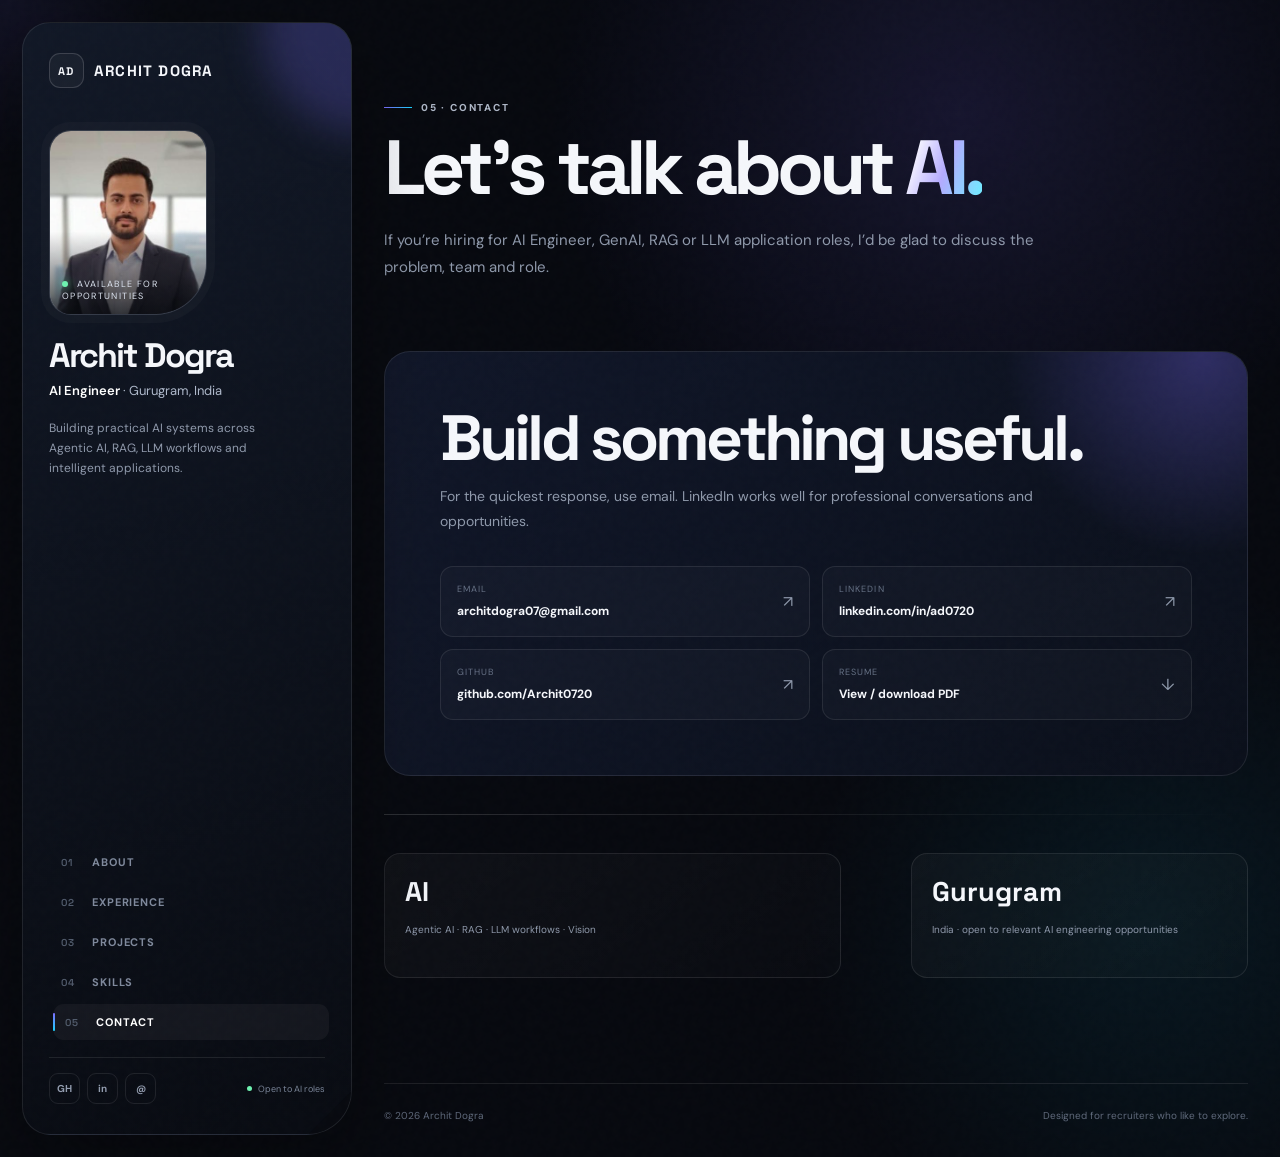
==== contact.html @ 677f43c5 "Updated_Portfolio2" ====
<!DOCTYPE html><html lang="en"><head><meta charset="UTF-8"><meta name="viewport" content="width=device-width,initial-scale=1.0"><meta name="description" content="Contact Archit Dogra, AI Engineer."><title>Contact — Archit Dogra</title><link rel="icon" href="assets/profile.jpg"><link rel="stylesheet" href="style.css"></head><body class="page-enter"><div class="noise"></div><div class="cursor-glow"></div><aside class="side"><div class="side-glow"></div><a class="side-brand" href="index.html"><span class="mark">AD</span> ARCHIT DOGRA</a><div class="profile"><div class="profile-frame"><img src="assets/profile.jpg" alt="Archit Dogra"><div class="status"><i></i> Available for opportunities</div></div></div><div class="side-info"><h1>Archit Dogra</h1><div class="side-role"><b>AI Engineer</b> · Gurugram, India</div></div><p class="side-copy">Building practical AI systems across Agentic AI, RAG, LLM workflows and intelligent applications.</p><nav class="side-nav"><a href="index.html"><span>01</span>About</a><a href="experience.html"><span>02</span>Experience</a><a href="projects.html"><span>03</span>Projects</a><a href="skills.html"><span>04</span>Skills</a><a href="contact.html"><span>05</span>Contact</a></nav><div class="side-bottom"><div class="socials"><a class="social" href="https://github.com/Archit0720" target="_blank">GH</a><a class="social" href="https://www.linkedin.com/in/ad0720/" target="_blank">in</a><a class="social" href="mailto:architdogra07@gmail.com">@</a></div><div class="availability"><i></i> Open to AI roles</div></div></aside><main class="main"><section class="page"><header class="page-head reveal"><div class="kicker">05 · Contact</div><h1 class="page-title">Let’s talk about <span class="grad">AI.</span></h1><p class="page-sub">If you’re hiring for AI Engineer, GenAI, RAG or LLM application roles, I’d be glad to discuss the problem, team and role.</p></header><div class="contact-card reveal"><h2>Build something useful.</h2><p>For the quickest response, use email. LinkedIn works well for professional conversations and opportunities.</p><div class="contact-grid"><a class="contact-link" href="mailto:architdogra07@gmail.com"><div><small>Email</small><b>architdogra07@gmail.com</b></div><span>↗</span></a><a class="contact-link" href="https://www.linkedin.com/in/ad0720/" target="_blank" rel="noreferrer"><div><small>LinkedIn</small><b>linkedin.com/in/ad0720</b></div><span>↗</span></a><a class="contact-link" href="https://github.com/Archit0720" target="_blank" rel="noreferrer"><div><small>GitHub</small><b>github.com/Archit0720</b></div><span>↗</span></a><a class="contact-link" href="Archit_Dogra_Resume.pdf" target="_blank"><div><small>Resume</small><b>View / download PDF</b></div><span>↓</span></a></div></div><div class="rule"></div><div class="about-grid"><div class="mini-card reveal"><b>AI</b><span>Agentic AI · RAG · LLM workflows · Vision</span></div><div class="mini-card reveal delay1"><b>Gurugram</b><span>India · open to relevant AI engineering opportunities</span></div></div></section><footer class="footer"><span>© 2026 Archit Dogra</span><span>Designed for recruiters who like to explore.</span></footer></main><script src="script.js"></script></body></html>
---- style.css ----
@import url('https://fonts.googleapis.com/css2?family=DM+Sans:wght@400;500;600;700&family=Space+Grotesk:wght@400;500;600;700&display=swap');

:root{
  --bg:#07090f; --panel:#0d111b; --panel2:#111827; --text:#f5f7fb; --muted:#8f99ab;
  --line:rgba(255,255,255,.09); --line2:rgba(255,255,255,.15); --accent:#7c6cff; --accent2:#19d3ff;
  --green:#6ef2b0; --max:1180px; --side:330px; --ease:cubic-bezier(.2,.75,.2,1);
}
*{box-sizing:border-box}html{scroll-behavior:smooth}body{margin:0;background:var(--bg);color:var(--text);font-family:'DM Sans',sans-serif;overflow-x:hidden}body:before{content:"";position:fixed;inset:0;pointer-events:none;background:radial-gradient(circle at 75% 10%,rgba(124,108,255,.13),transparent 30%),radial-gradient(circle at 90% 80%,rgba(25,211,255,.07),transparent 25%);z-index:-3}a{color:inherit;text-decoration:none}button{font:inherit}
::selection{background:rgba(124,108,255,.45);color:#fff}
.cursor-glow{position:fixed;width:360px;height:360px;border-radius:50%;pointer-events:none;background:radial-gradient(circle,rgba(124,108,255,.12),transparent 68%);transform:translate(-50%,-50%);z-index:-1;opacity:.7}
.noise{position:fixed;inset:0;pointer-events:none;opacity:.035;z-index:50;background-image:url("data:image/svg+xml,%3Csvg viewBox='0 0 180 180' xmlns='http://www.w3.org/2000/svg'%3E%3Cfilter id='n'%3E%3CfeTurbulence type='fractalNoise' baseFrequency='.9' numOctaves='3' stitchTiles='stitch'/%3E%3C/filter%3E%3Crect width='100%25' height='100%25' filter='url(%23n)' opacity='.5'/%3E%3C/svg%3E")}

/* fixed bookmark */
.side{position:fixed;left:22px;top:22px;bottom:22px;width:var(--side);z-index:30;display:flex;flex-direction:column;padding:30px 26px;background:linear-gradient(165deg,rgba(17,24,39,.96),rgba(8,11,18,.98));border:1px solid var(--line);border-radius:28px 28px 45px 28px;box-shadow:0 25px 80px rgba(0,0,0,.35);overflow:hidden}
.side:after{content:"";position:absolute;right:-1px;bottom:-1px;width:45px;height:45px;background:var(--bg);clip-path:polygon(100% 0,100% 100%,0 100%)}
.side-glow{position:absolute;width:210px;height:210px;border-radius:50%;right:-120px;top:-100px;background:rgba(124,108,255,.22);filter:blur(20px)}
.side-brand{font:700 15px 'Space Grotesk';letter-spacing:.08em;text-transform:uppercase;display:flex;align-items:center;gap:10px}.mark{width:35px;height:35px;border:1px solid var(--line2);border-radius:11px;display:grid;place-items:center;background:rgba(255,255,255,.04);font-size:11px}
.profile{margin:42px 0 24px;position:relative}.profile-frame{width:158px;height:185px;border-radius:22px 22px 52px 22px;overflow:hidden;border:1px solid var(--line2);background:#111827;position:relative;box-shadow:0 0 0 8px rgba(255,255,255,.025)}.profile-frame img{width:100%;height:100%;object-fit:cover;object-position:center top;filter:saturate(.92)}.profile-frame:after{content:"";position:absolute;inset:0;background:linear-gradient(180deg,transparent 55%,rgba(4,7,12,.75))}.status{position:absolute;bottom:12px;left:12px;z-index:2;font-size:9px;text-transform:uppercase;letter-spacing:.15em;color:#dce3ef}.status i{display:inline-block;width:6px;height:6px;border-radius:50%;background:var(--green);box-shadow:0 0 10px var(--green);margin-right:6px}
.side h1{font:700 34px/1 'Space Grotesk';letter-spacing:-.06em;margin:0}.side-role{color:#aeb8ca;margin-top:9px;font-size:13px}.side-role b{color:#fff;font-weight:600}.side-copy{color:var(--muted);font-size:12px;line-height:1.65;margin:20px 0 0;max-width:245px}.side-nav{display:flex;flex-direction:column;gap:4px;margin-top:auto}.side-nav a{position:relative;display:flex;align-items:center;gap:13px;padding:11px 12px;border-radius:11px;color:#7f899c;font-size:11px;font-weight:700;letter-spacing:.08em;text-transform:uppercase;transition:.25s var(--ease)}.side-nav a span{font:600 10px 'Space Grotesk';color:#515b6c;width:18px}.side-nav a:before{content:"";position:absolute;left:0;width:2px;height:0;border-radius:2px;background:linear-gradient(var(--accent),var(--accent2));transition:.25s}.side-nav a:hover,.side-nav a.active{color:#fff;background:rgba(255,255,255,.045);transform:translateX(4px)}.side-nav a:hover:before,.side-nav a.active:before{height:18px}.side-bottom{display:flex;justify-content:space-between;align-items:center;margin-top:17px;padding-top:15px;border-top:1px solid var(--line)}.socials{display:flex;gap:7px}.social{width:31px;height:31px;border:1px solid var(--line);border-radius:9px;display:grid;place-items:center;color:#929caf;font-size:10px;font-weight:700;transition:.25s}.social:hover{color:#fff;border-color:rgba(124,108,255,.6);background:rgba(124,108,255,.12);transform:translateY(-3px)}.availability{font-size:9px;color:#788396;display:flex;gap:6px;align-items:center}.availability i{width:5px;height:5px;background:var(--green);border-radius:50%}

.main{margin-left:calc(var(--side) + 44px);width:calc(100% - var(--side) - 66px);min-height:100vh}.page{width:min(var(--max),calc(100% - 20px));margin:0 auto;padding:92px 0 105px;min-height:100vh}.page-head{max-width:850px;margin-bottom:70px}.kicker{display:inline-flex;align-items:center;gap:9px;color:#aeb7c7;font-size:10px;text-transform:uppercase;letter-spacing:.18em;font-weight:800;margin-bottom:16px}.kicker:before{content:"";width:28px;height:1px;background:linear-gradient(90deg,var(--accent),var(--accent2))}.page-title{font:700 clamp(46px,6vw,78px)/.98 'Space Grotesk';letter-spacing:-.065em;margin:0}.page-title .grad{background:linear-gradient(110deg,#fff 15%,#b4abff 52%,#75e6ff 90%);-webkit-background-clip:text;background-clip:text;color:transparent}.page-sub{color:var(--muted);font-size:15px;line-height:1.8;max-width:680px;margin:22px 0 0}.rule{height:1px;background:linear-gradient(90deg,var(--line2),transparent);margin:38px 0}

/* home */
.home{padding-top:105px}.home-hero{min-height:76vh;display:flex;align-items:center}.home-copy{max-width:920px}.home-title{font:700 clamp(52px,7.6vw,105px)/.88 'Space Grotesk';letter-spacing:-.075em;margin:0}.home-title .line{display:block}.home-title .accent{background:linear-gradient(110deg,#fff 20%,#9e93ff 52%,#6fe8ff);-webkit-background-clip:text;background-clip:text;color:transparent}.home-lead{font-size:17px;line-height:1.75;color:#a5afc0;max-width:680px;margin:30px 0}.home-actions{display:flex;gap:10px;flex-wrap:wrap}.btn{display:inline-flex;align-items:center;gap:10px;border:1px solid var(--line2);border-radius:12px;padding:12px 15px;font-size:11px;font-weight:800;transition:.3s var(--ease);position:relative;overflow:hidden}.btn.primary{background:#f5f7fb;color:#07090f;border-color:#f5f7fb}.btn:hover{transform:translateY(-4px);box-shadow:0 15px 35px rgba(0,0,0,.22)}.btn.secondary:hover{border-color:rgba(124,108,255,.65);background:rgba(124,108,255,.09)}.scroll-cue{display:flex;align-items:center;gap:11px;margin-top:60px;color:#596478;font-size:9px;letter-spacing:.16em;text-transform:uppercase}.scroll-cue span{width:45px;height:1px;background:var(--line2);position:relative}.scroll-cue span:after{content:"";position:absolute;width:10px;height:1px;background:var(--accent);left:0;animation:slide 1.8s infinite}.home-section{padding:95px 0;border-top:1px solid var(--line)}

/* about */
.about-grid{display:grid;grid-template-columns:1.15fr .85fr;gap:70px}.about-copy p{font-size:15px;line-height:1.9;color:#a8b1c1;margin:0 0 19px}.about-copy p:first-child{font-size:24px;line-height:1.5;color:#e7ebf2;letter-spacing:-.025em}.about-copy strong{color:#fff}.about-cards{display:grid;grid-template-columns:1fr 1fr;gap:10px}.mini-card{border:1px solid var(--line);background:linear-gradient(145deg,rgba(255,255,255,.035),rgba(255,255,255,.012));border-radius:16px;padding:20px;min-height:125px;transition:.3s}.mini-card:hover{transform:translateY(-6px);border-color:rgba(124,108,255,.45);box-shadow:0 20px 45px rgba(0,0,0,.18)}.mini-card b{font:700 27px 'Space Grotesk';display:block;margin-bottom:8px}.mini-card span{font-size:10px;line-height:1.5;color:var(--muted)}

/* experience */
.exp-list{position:relative}.exp-list:before{content:"";position:absolute;left:158px;top:0;bottom:0;width:1px;background:linear-gradient(var(--accent),rgba(255,255,255,.08) 80%,transparent)}.exp-item{display:grid;grid-template-columns:130px 55px 1fr;gap:0;position:relative;padding-bottom:70px}.exp-year{font:700 11px 'Space Grotesk';color:#6e798c;padding-top:5px;text-align:left}.exp-node{position:relative}.exp-node:before{content:"";position:absolute;left:25px;top:4px;width:10px;height:10px;border-radius:50%;background:var(--bg);border:2px solid var(--accent);box-shadow:0 0 0 5px rgba(124,108,255,.08),0 0 20px rgba(124,108,255,.35)}.exp-card{padding:0 0 0 10px}.exp-card .label{color:#8f9aae;font-size:9px;text-transform:uppercase;letter-spacing:.16em;font-weight:800}.exp-card h2{font:700 28px 'Space Grotesk';letter-spacing:-.035em;margin:8px 0 4px}.exp-card h3{font-size:12px;color:#a8b1c1;font-weight:600;margin:0 0 18px}.exp-card p,.exp-card li{font-size:13px;line-height:1.75;color:#8f99ab}.exp-card ul{padding-left:17px;margin:0}.chips{display:flex;flex-wrap:wrap;gap:6px;margin:17px 0}.chip{font-size:9px;color:#aeb7c7;border:1px solid var(--line);border-radius:7px;padding:6px 8px;background:rgba(255,255,255,.025)}

/* projects */
.projects-grid{display:grid;grid-template-columns:1fr 1fr;gap:18px}.project{position:relative;border:1px solid var(--line);border-radius:20px;overflow:hidden;background:#0b0f18;min-height:100%;transition:.4s var(--ease);display:flex;flex-direction:column}.project:hover{transform:translateY(-9px);border-color:rgba(124,108,255,.55);box-shadow:0 30px 80px rgba(0,0,0,.3)}.project-img{height:260px;position:relative;overflow:hidden;background:#111827}.project-img img{width:100%;height:100%;object-fit:cover;transition:.7s var(--ease)}.project:hover .project-img img{transform:scale(1.06)}.project-img:after{content:"";position:absolute;inset:0;background:linear-gradient(180deg,transparent 45%,rgba(5,7,12,.72))}.project-num{position:absolute;z-index:2;top:14px;left:14px;font:700 10px 'Space Grotesk';background:rgba(5,7,12,.7);backdrop-filter:blur(10px);border:1px solid rgba(255,255,255,.1);padding:7px 9px;border-radius:8px}.project-body{padding:22px;display:flex;flex-direction:column;flex:1}.project-meta{display:flex;justify-content:space-between;gap:10px;font-size:9px;text-transform:uppercase;letter-spacing:.13em;color:#8c97aa;font-weight:800}.project-meta a{color:#c6cce0;letter-spacing:0;text-transform:none}.project h2{font:700 31px 'Space Grotesk';letter-spacing:-.045em;margin:10px 0 8px}.project p{font-size:12px;line-height:1.75;color:#8f99ab;margin:0}.project .chips{margin-top:auto;padding-top:18px}.project-arrow{position:absolute;right:20px;bottom:20px;width:35px;height:35px;border:1px solid var(--line);border-radius:50%;display:grid;place-items:center;color:#a9b3c4;transition:.3s}.project:hover .project-arrow{transform:rotate(-45deg);background:var(--accent);border-color:var(--accent);color:#fff}

/* skills linked list */
.skill-intro{display:grid;grid-template-columns:.9fr 1.1fr;gap:60px;align-items:start}.skill-intro p{color:var(--muted);font-size:14px;line-height:1.85}.linked-list{position:relative;padding:8px 0}.linked-list:before{content:"";position:absolute;left:18px;top:18px;bottom:18px;width:1px;background:linear-gradient(var(--accent),var(--accent2),transparent)}.skill-node{display:grid;grid-template-columns:38px 1fr;gap:16px;align-items:center;margin:0 0 10px;position:relative}.node-dot{width:36px;height:36px;border-radius:50%;border:1px solid rgba(124,108,255,.35);background:#0b0f18;display:grid;place-items:center;color:#9e96ff;font:700 9px 'Space Grotesk';z-index:1;transition:.35s}.skill-node:hover .node-dot{background:var(--accent);color:#fff;transform:scale(1.1) rotate(8deg);box-shadow:0 0 30px rgba(124,108,255,.3)}.skill-node a{display:flex;align-items:center;justify-content:space-between;padding:15px 17px;border:1px solid var(--line);border-radius:12px;background:rgba(255,255,255,.025);transition:.35s var(--ease)}.skill-node:hover a{transform:translateX(7px);border-color:rgba(25,211,255,.35);background:linear-gradient(90deg,rgba(124,108,255,.09),rgba(25,211,255,.04))}.skill-name{font:600 14px 'Space Grotesk'}.skill-kind{font-size:9px;color:#6f7a8d;text-transform:uppercase;letter-spacing:.12em}.skill-groups{display:grid;grid-template-columns:1fr 1fr;gap:12px;margin-top:45px}.skill-box{border:1px solid var(--line);border-radius:16px;padding:20px;background:rgba(255,255,255,.02)}.skill-box h3{font:700 16px 'Space Grotesk';margin:0 0 13px}.skill-box p{font-size:11px;line-height:1.8;color:var(--muted);margin:0}

/* contact */
.contact-card{border:1px solid var(--line);border-radius:26px;background:linear-gradient(135deg,#101628,#0b101b);padding:55px;position:relative;overflow:hidden}.contact-card:before{content:"";position:absolute;width:430px;height:430px;border-radius:50%;right:-170px;top:-210px;background:radial-gradient(circle,rgba(124,108,255,.3),transparent 65%)}.contact-card h2{font:700 clamp(40px,5vw,68px)/.98 'Space Grotesk';letter-spacing:-.06em;max-width:720px;margin:0;position:relative}.contact-card p{color:#8f99ab;max-width:650px;line-height:1.8;font-size:14px;position:relative}.contact-grid{display:grid;grid-template-columns:1fr 1fr;gap:12px;margin-top:32px;position:relative}.contact-link{border:1px solid var(--line);border-radius:13px;padding:16px;display:flex;justify-content:space-between;align-items:center;background:rgba(255,255,255,.025);transition:.3s}.contact-link:hover{transform:translateY(-4px);border-color:rgba(124,108,255,.5);background:rgba(124,108,255,.07)}.contact-link small{display:block;color:#667185;font-size:9px;text-transform:uppercase;letter-spacing:.12em;margin-bottom:4px}.contact-link b{font-size:12px}.contact-link span{color:#8d98aa}
.footer{padding:25px 0 35px;color:#5f697b;font-size:10px;display:flex;justify-content:space-between;border-top:1px solid var(--line);width:min(var(--max),calc(100% - 20px));margin:0 auto}.footer a:hover{color:#fff}

/* motion */
.reveal{opacity:0;transform:translateY(24px);transition:opacity .8s var(--ease),transform .8s var(--ease)}.reveal.show{opacity:1;transform:none}.delay1{transition-delay:.08s}.delay2{transition-delay:.16s}.delay3{transition-delay:.24s}.page-enter{animation:pageIn .65s var(--ease) both}@keyframes pageIn{from{opacity:0;transform:translateY(12px)}to{opacity:1;transform:none}}@keyframes slide{0%{transform:translateX(0);opacity:0}20%{opacity:1}80%{opacity:1}100%{transform:translateX(35px);opacity:0}}

@media(max-width:1050px){:root{--side:280px}.side{left:15px;top:15px;bottom:15px;padding:25px 20px}.profile{margin-top:30px}.profile-frame{width:135px;height:160px}.side h1{font-size:30px}.main{margin-left:calc(var(--side) + 34px);width:calc(100% - var(--side) - 49px)}.about-grid,.skill-intro{grid-template-columns:1fr;gap:35px}}
@media(max-width:760px){body:before{background:radial-gradient(circle at 50% 0,rgba(124,108,255,.13),transparent 35%)}.cursor-glow{display:none}.side{position:relative;left:auto;top:auto;bottom:auto;width:calc(100% - 20px);margin:10px auto 0;height:auto;min-height:0;border-radius:22px;padding:18px;display:grid;grid-template-columns:74px 1fr;gap:14px}.side:after{display:none}.side-glow{right:-100px;top:-100px}.side-brand{grid-column:1/-1}.profile{margin:0}.profile-frame{width:74px;height:86px;border-radius:13px 13px 24px 13px;box-shadow:none}.status{display:none}.side-info{align-self:center}.side h1{font-size:24px}.side-role{font-size:11px}.side-copy{display:none}.side-nav{grid-column:1/-1;display:grid;grid-template-columns:repeat(5,1fr);gap:4px;margin:8px 0 0}.side-nav a{justify-content:center;padding:9px 3px;font-size:8px;letter-spacing:.04em}.side-nav a span{display:none}.side-nav a:hover,.side-nav a.active{transform:none}.side-bottom{grid-column:1/-1;margin-top:0;padding-top:10px}.main{margin-left:0;width:100%}.page{padding:70px 18px 80px;width:100%;min-height:0}.home{padding-top:75px}.home-hero{min-height:72vh}.home-title{font-size:clamp(48px,14vw,78px)}.home-lead{font-size:15px}.home-section{padding:75px 0}.page-title{font-size:clamp(45px,13vw,68px)}.exp-list:before{left:9px}.exp-item{grid-template-columns:1fr;padding-left:30px;padding-bottom:55px}.exp-year{padding:0 0 10px}.exp-node{position:absolute;left:-26px;top:3px}.exp-node:before{left:0}.exp-card{padding:0}.projects-grid{grid-template-columns:1fr}.project-img{height:220px}.skill-groups,.contact-grid{grid-template-columns:1fr}.contact-card{padding:30px 22px}.footer{width:calc(100% - 36px);flex-direction:column;align-items:flex-start;gap:10px}}
@media(prefers-reduced-motion:reduce){*,*:before,*:after{scroll-behavior:auto!important;animation:none!important;transition:none!important}.reveal{opacity:1;transform:none}}
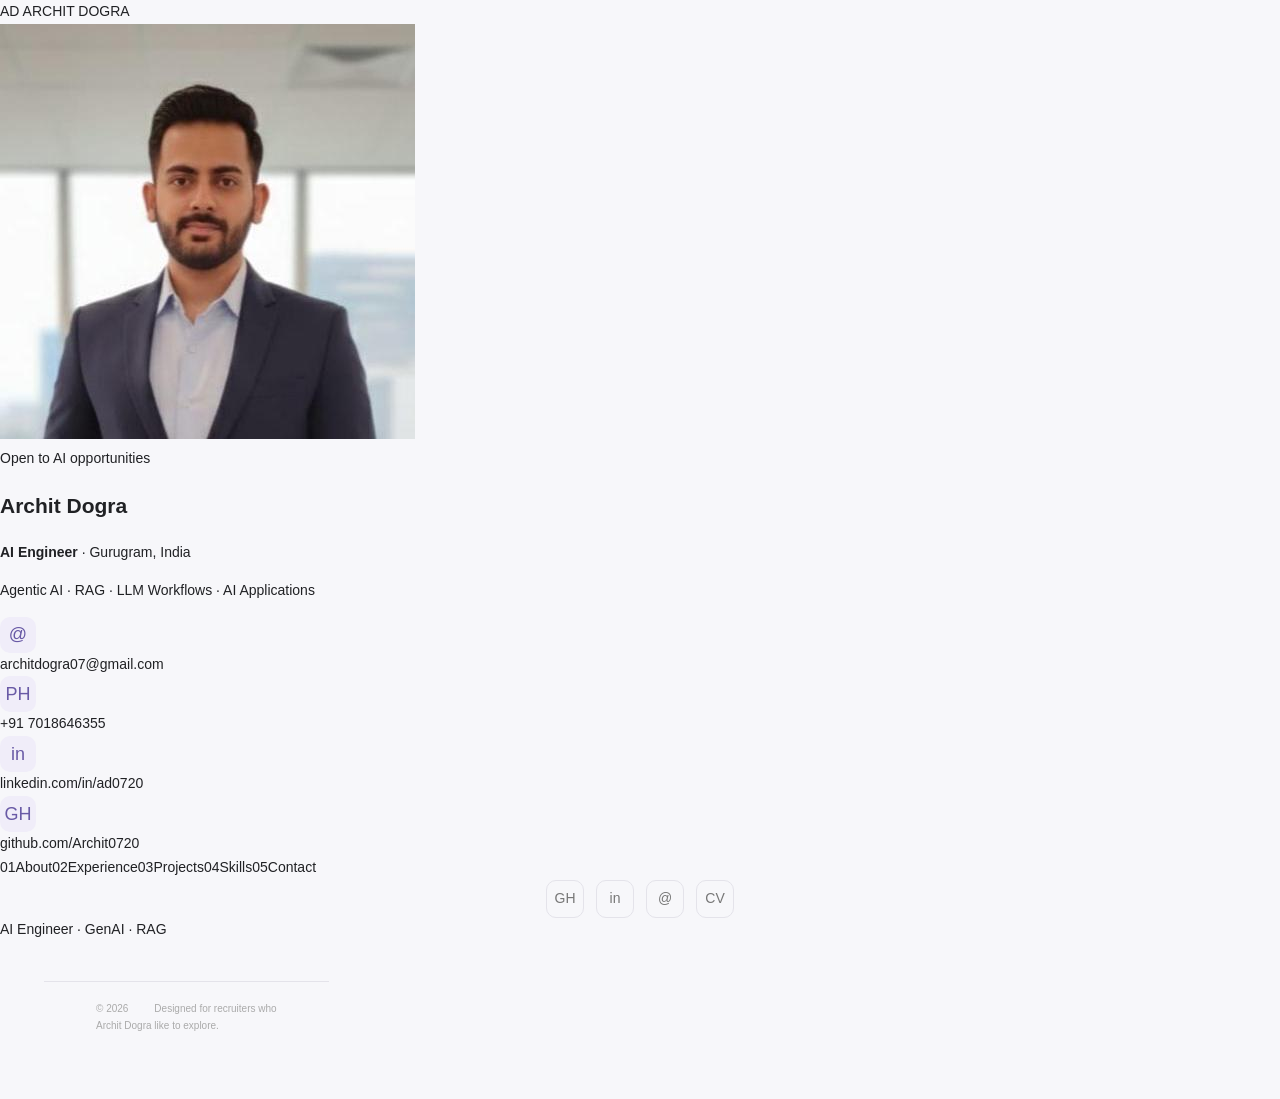
==== commit 753fac3c: "Updated_Portfolio3" ====
--- a/contact.html
+++ b/contact.html
@@ -1 +1 @@
-<!DOCTYPE html><html lang="en"><head><meta charset="UTF-8"><meta name="viewport" content="width=device-width,initial-scale=1.0"><meta name="description" content="Contact Archit Dogra, AI Engineer."><title>Contact — Archit Dogra</title><link rel="icon" href="assets/profile.jpg"><link rel="stylesheet" href="style.css"></head><body class="page-enter"><div class="noise"></div><div class="cursor-glow"></div><aside class="side"><div class="side-glow"></div><a class="side-brand" href="index.html"><span class="mark">AD</span> ARCHIT DOGRA</a><div class="profile"><div class="profile-frame"><img src="assets/profile.jpg" alt="Archit Dogra"><div class="status"><i></i> Available for opportunities</div></div></div><div class="side-info"><h1>Archit Dogra</h1><div class="side-role"><b>AI Engineer</b> · Gurugram, India</div></div><p class="side-copy">Building practical AI systems across Agentic AI, RAG, LLM workflows and intelligent applications.</p><nav class="side-nav"><a href="index.html"><span>01</span>About</a><a href="experience.html"><span>02</span>Experience</a><a href="projects.html"><span>03</span>Projects</a><a href="skills.html"><span>04</span>Skills</a><a href="contact.html"><span>05</span>Contact</a></nav><div class="side-bottom"><div class="socials"><a class="social" href="https://github.com/Archit0720" target="_blank">GH</a><a class="social" href="https://www.linkedin.com/in/ad0720/" target="_blank">in</a><a class="social" href="mailto:architdogra07@gmail.com">@</a></div><div class="availability"><i></i> Open to AI roles</div></div></aside><main class="main"><section class="page"><header class="page-head reveal"><div class="kicker">05 · Contact</div><h1 class="page-title">Let’s talk about <span class="grad">AI.</span></h1><p class="page-sub">If you’re hiring for AI Engineer, GenAI, RAG or LLM application roles, I’d be glad to discuss the problem, team and role.</p></header><div class="contact-card reveal"><h2>Build something useful.</h2><p>For the quickest response, use email. LinkedIn works well for professional conversations and opportunities.</p><div class="contact-grid"><a class="contact-link" href="mailto:architdogra07@gmail.com"><div><small>Email</small><b>architdogra07@gmail.com</b></div><span>↗</span></a><a class="contact-link" href="https://www.linkedin.com/in/ad0720/" target="_blank" rel="noreferrer"><div><small>LinkedIn</small><b>linkedin.com/in/ad0720</b></div><span>↗</span></a><a class="contact-link" href="https://github.com/Archit0720" target="_blank" rel="noreferrer"><div><small>GitHub</small><b>github.com/Archit0720</b></div><span>↗</span></a><a class="contact-link" href="Archit_Dogra_Resume.pdf" target="_blank"><div><small>Resume</small><b>View / download PDF</b></div><span>↓</span></a></div></div><div class="rule"></div><div class="about-grid"><div class="mini-card reveal"><b>AI</b><span>Agentic AI · RAG · LLM workflows · Vision</span></div><div class="mini-card reveal delay1"><b>Gurugram</b><span>India · open to relevant AI engineering opportunities</span></div></div></section><footer class="footer"><span>© 2026 Archit Dogra</span><span>Designed for recruiters who like to explore.</span></footer></main><script src="script.js"></script></body></html>
+<!DOCTYPE html><html lang="en"><head><meta charset="UTF-8"><meta name="viewport" content="width=device-width,initial-scale=1.0"><meta name="description" content="Contact Archit Dogra, AI Engineer."><title>Contact — Archit Dogra</title><link rel="icon" href="assets/profile.jpg"><link rel="stylesheet" href="style.css"></head><body class="page-enter"><div class="noise"></div><div class="cursor-glow"></div><aside class="side"><div class="side-glow"></div><a class="side-brand" href="index.html"><span class="mark">AD</span> ARCHIT DOGRA</a><div class="profile"><div class="profile-frame"><img src="assets/profile.jpg" alt="Archit Dogra"><div class="status"><i></i> Open to AI opportunities</div></div></div><div class="side-info"><h1>Archit Dogra</h1><div class="side-role"><b>AI Engineer</b> · Gurugram, India</div></div><p class="side-copy">Agentic AI · RAG · LLM Workflows · AI Applications</p><div class="side-contact"><a href="mailto:architdogra07@gmail.com"><span class="contact-icon">@</span>architdogra07@gmail.com</a><a href="tel:+917018646355"><span class="contact-icon">PH</span>+91 7018646355</a><a href="https://www.linkedin.com/in/ad0720/" target="_blank" rel="noreferrer"><span class="contact-icon">in</span>linkedin.com/in/ad0720</a><a href="https://github.com/Archit0720" target="_blank" rel="noreferrer"><span class="contact-icon">GH</span>github.com/Archit0720</a></div><nav class="side-nav"><a href="index.html"><span>01</span>About</a><a href="experience.html"><span>02</span>Experience</a><a href="projects.html"><span>03</span>Projects</a><a href="skills.html"><span>04</span>Skills</a><a href="contact.html"><span>05</span>Contact</a></nav><div class="side-bottom"><div class="socials"><a class="social" href="https://github.com/Archit0720" target="_blank" rel="noreferrer">GH</a><a class="social" href="https://www.linkedin.com/in/ad0720/" target="_blank" rel="noreferrer">in</a><a class="social" href="mailto:architdogra07@gmail.com">@</a><a class="social" href="Archit_Dogra_Resume.pdf" target="_blank">CV</a></div><div class="availability"><i></i> AI Engineer · GenAI · RAG</div></div></aside><main class="main"><section class="page"><header class="page-head reveal"><div class="kicker">05 · Contact</div><h1 class="page-title">Let’s talk about <span class="grad">AI.</span></h1><p class="page-sub">If you’re hiring for AI Engineer, GenAI, RAG or LLM application roles, I’d be glad to discuss the problem, team and role.</p></header><div class="contact-card reveal"><h2>Build something useful.</h2><p>For the quickest response, use email. LinkedIn works well for professional conversations and opportunities.</p><div class="contact-grid"><a class="contact-link" href="mailto:architdogra07@gmail.com"><div><small>Email</small><b>architdogra07@gmail.com</b></div><span>↗</span></a><a class="contact-link" href="https://www.linkedin.com/in/ad0720/" target="_blank" rel="noreferrer"><div><small>LinkedIn</small><b>linkedin.com/in/ad0720</b></div><span>↗</span></a><a class="contact-link" href="https://github.com/Archit0720" target="_blank" rel="noreferrer"><div><small>GitHub</small><b>github.com/Archit0720</b></div><span>↗</span></a><a class="contact-link" href="Archit_Dogra_Resume.pdf" target="_blank"><div><small>Resume</small><b>View / download PDF</b></div><span>↓</span></a></div></div><div class="rule"></div><div class="about-grid"><div class="mini-card reveal"><b>AI</b><span>Agentic AI · RAG · LLM workflows · Vision</span></div><div class="mini-card reveal delay1"><b>Gurugram</b><span>India · open to relevant AI engineering opportunities</span></div></div></section><footer class="footer"><span>© 2026 Archit Dogra</span><span>Designed for recruiters who like to explore.</span></footer></main><script src="script.js"></script></body></html>
--- a/style.css
+++ b/style.css
@@ -1,47 +1,13 @@
-@import url('https://fonts.googleapis.com/css2?family=DM+Sans:wght@400;500;600;700&family=Space+Grotesk:wght@400;500;600;700&display=swap');
+:root{--bg:#f7f7fa;--card:#fff;--text:#202124;--muted:#6f7078;--line:#e4e3ea;--accent:#695aa6;--accent-2:#8172c1;--soft:#f0edf9;--shadow:0 12px 35px rgba(32,28,58,.08);--radius:16px}*{box-sizing:border-box}html{scroll-behavior:smooth}body{margin:0;background:var(--bg);color:var(--text);font-family:Poppins,Arial,sans-serif;font-size:14px;line-height:1.7}button,a{font:inherit}button{border:0;background:none;cursor:pointer}a{color:inherit;text-decoration:none}main{max-width:1240px;margin:40px auto;display:grid;grid-template-columns:285px minmax(0,1fr);gap:28px;padding:0 24px}.sidebar{position:sticky;top:40px;align-self:start;background:var(--card);border:1px solid var(--line);border-radius:var(--radius);padding:28px 24px;box-shadow:var(--shadow)}.sidebar-top{text-align:center}.avatar-box{width:128px;height:128px;margin:0 auto 18px;border-radius:20px;overflow:hidden;border:1px solid var(--line);background:var(--soft)}.avatar-box img{width:100%;height:100%;object-fit:cover;display:block}.identity h1{font-size:21px;margin:0;font-weight:600;letter-spacing:-.4px}.identity p{margin:2px 0;color:var(--accent);font-weight:500}.identity span{font-size:11px;color:var(--muted)}.contact-toggle{display:none}.sidebar-details{display:block}.separator{height:1px;background:var(--line);margin:22px 0}.contact-list{padding:0;margin:0;list-style:none;display:grid;gap:17px}.contact-list li{display:grid;grid-template-columns:36px 1fr;gap:11px;align-items:center}.contact-icon{width:36px;height:36px;display:grid;place-items:center;border-radius:10px;background:var(--soft);color:var(--accent);font-size:18px}.contact-list small{display:block;font-size:10px;color:#999;text-transform:uppercase;letter-spacing:.8px}.contact-list a,.contact-list li>div>span{font-size:12px;color:var(--text);word-break:break-word}.contact-list a:hover{color:var(--accent)}.socials{display:flex;justify-content:center;gap:12px}.socials a{width:38px;height:38px;display:grid;place-items:center;border:1px solid var(--line);border-radius:10px;color:#777;transition:.25s}.socials a:hover{color:var(--accent);border-color:var(--accent);transform:translateY(-3px);background:var(--soft)}.main-content{min-width:0;background:var(--card);border:1px solid var(--line);border-radius:var(--radius);box-shadow:var(--shadow);overflow:hidden}.navbar{height:66px;border-bottom:1px solid var(--line);display:flex;justify-content:flex-end;align-items:center;padding:0 30px;gap:30px;position:relative}.nav-link{height:66px;position:relative;color:#85858d;font-size:13px;font-weight:500;transition:.25s}.nav-link:hover,.nav-link.active{color:var(--accent)}.nav-link.active:after{content:"";position:absolute;left:0;right:0;bottom:-1px;height:2px;background:var(--accent);border-radius:3px}.page{display:none;padding:48px 52px 30px;animation:pageIn .35s ease}.page.active{display:block}@keyframes pageIn{from{opacity:0;transform:translateY(8px)}to{opacity:1;transform:none}}.page-header{margin-bottom:38px}.eyebrow{font-size:10px;letter-spacing:2px;color:var(--accent);font-weight:600;margin:0 0 8px}.page-header h2{font-size:30px;line-height:1.2;font-weight:600;margin:0;letter-spacing:-.8px}.about-intro{display:grid;grid-template-columns:1fr 250px;gap:38px;align-items:start}.about-copy{max-width:720px}.lead{font-size:23px;line-height:1.35;color:#2c2b31;font-weight:500;margin:0 0 20px}.about-copy p:not(.lead){color:var(--muted);margin:0 0 14px}.cta-row{display:flex;gap:12px;margin-top:24px}.primary-btn,.ghost-btn{display:inline-flex;align-items:center;gap:7px;padding:10px 16px;border-radius:10px;font-size:12px;font-weight:500;transition:.25s}.primary-btn{background:var(--accent);color:#fff;box-shadow:0 8px 20px rgba(105,90,166,.2)}.primary-btn:hover{background:#58498f;transform:translateY(-2px)}.ghost-btn{border:1px solid var(--line);color:var(--text)}.ghost-btn:hover{border-color:var(--accent);color:var(--accent);transform:translateY(-2px)}.stats-card{border:1px solid var(--line);border-radius:14px;background:linear-gradient(145deg,#fff,#f7f5fc);overflow:hidden}.stats-card div{padding:19px;border-bottom:1px solid var(--line)}.stats-card div:last-child{border-bottom:0}.stats-card strong{display:block;color:var(--accent);font-size:24px;font-weight:600}.stats-card span{font-size:11px;color:var(--muted);line-height:1.4}.section-block{margin-top:54px}.section-title-row{display:flex;justify-content:space-between;align-items:center;margin-bottom:18px}.section-title-row h3{font-size:18px;margin:0;font-weight:600}.section-title-row span{font-size:10px;color:#aaa;letter-spacing:1px}.capability-grid{display:grid;grid-template-columns:1fr 1fr;gap:12px}.capability{border:1px solid var(--line);border-radius:13px;padding:17px;display:flex;gap:14px;transition:.25s}.capability:hover{border-color:#c4bde0;transform:translateY(-3px);box-shadow:0 10px 22px rgba(105,90,166,.08)}.capability>.material-symbols-outlined{color:var(--accent);background:var(--soft);border-radius:10px;width:36px;height:36px;display:grid;place-items:center;font-size:19px;flex:none}.capability h4{margin:0 0 3px;font-size:13px}.capability p{margin:0;color:var(--muted);font-size:11px;line-height:1.55}.compact-contact{border-top:1px solid var(--line);padding-top:30px}.compact-contact p:not(.eyebrow){color:var(--muted);font-size:13px}.email-link{display:inline-flex;align-items:center;gap:6px;color:var(--accent);font-size:13px;font-weight:500}.email-link:hover{text-decoration:underline}.timeline{position:relative;margin-left:6px}.timeline:before{content:"";position:absolute;left:7px;top:8px;bottom:8px;width:1px;background:#d9d6e3}.timeline-item{position:relative;padding-left:32px;padding-bottom:34px}.timeline-item:last-child{padding-bottom:0}.timeline-dot{position:absolute;left:1px;top:7px;width:13px;height:13px;border-radius:50%;background:var(--accent);border:3px solid #eeeaf7;box-shadow:0 0 0 1px #cfc8e4}.timeline-date{font-size:10px;letter-spacing:.5px;color:#999;margin-bottom:5px}.timeline-content{border:1px solid var(--line);border-radius:13px;padding:18px 20px;transition:.25s}.timeline-content:hover{border-color:#c5bddf;box-shadow:0 10px 24px rgba(105,90,166,.07)}.timeline-content h4{margin:0;font-size:16px;font-weight:600}.company{color:var(--accent);font-size:12px;margin:2px 0 10px}.timeline-content>p:not(.company){color:var(--muted);font-size:12px;margin:0}.chips{display:flex;flex-wrap:wrap;gap:6px;margin-top:13px}.chips span{font-size:9px;color:#686575;border:1px solid #dedbe7;background:#faf9fc;border-radius:999px;padding:3px 8px}.skills-list{display:grid;gap:14px}.skill-group{border:1px solid var(--line);border-radius:13px;padding:17px 18px}.skill-group h4{margin:0 0 11px;color:var(--accent);font-size:11px;text-transform:uppercase;letter-spacing:1px}.skill-flow{display:flex;align-items:center;gap:8px;flex-wrap:wrap}.skill-flow span{font-size:11px;background:var(--soft);border:1px solid #e1dcef;padding:6px 10px;border-radius:8px;transition:.2s}.skill-flow span:hover{background:var(--accent);border-color:var(--accent);color:#fff;transform:translateY(-2px)}.skill-flow i{font-style:normal;color:#b1acba;font-size:12px}.projects-grid{display:grid;grid-template-columns:1fr 1fr;gap:18px}.project-card{border:1px solid var(--line);border-radius:14px;overflow:hidden;background:#fff;transition:.3s;display:flex;flex-direction:column}.project-card:hover{transform:translateY(-5px);border-color:#c2b9df;box-shadow:0 18px 35px rgba(105,90,166,.12)}.project-image{height:190px;background:#eee;position:relative;overflow:hidden}.project-image img{width:100%;height:100%;object-fit:cover;display:block;transition:.45s}.project-card:hover .project-image img{transform:scale(1.045)}.project-arrow{position:absolute;right:13px;top:13px;width:38px;height:38px;border-radius:10px;background:rgba(255,255,255,.92);color:var(--accent);display:grid;place-items:center;box-shadow:0 6px 16px rgba(0,0,0,.12);transition:.25s}.project-arrow:hover{background:var(--accent);color:#fff;transform:rotate(5deg)}.project-body{padding:18px 19px 20px;flex:1}.project-number{margin:0 0 3px;color:#aaa;font-size:9px;letter-spacing:1px}.project-body h3{margin:0 0 6px;font-size:18px}.project-body>p:not(.project-number){margin:0;color:var(--muted);font-size:11px;line-height:1.65}.contact-strip{margin-top:28px;border-radius:14px;background:linear-gradient(135deg,#f2effa,#fff);border:1px solid #e0dced;padding:22px 24px;display:flex;align-items:center;justify-content:space-between;gap:20px}.contact-strip h3{margin:0;font-size:19px;font-weight:500}footer{padding:18px 52px 25px;color:#aaa;font-size:10px;display:flex;justify-content:space-between;border-top:1px solid var(--line)}@media(max-width:900px){main{grid-template-columns:1fr;margin:20px auto;padding:0 14px}.sidebar{position:relative;top:0}.sidebar-details{display:none}.sidebar.open .sidebar-details{display:block}.contact-toggle{display:inline-flex;align-items:center;gap:4px;margin-top:15px;color:var(--accent);font-size:11px}.main-content{overflow:visible}.navbar{justify-content:center;gap:25px}.page{padding:35px 25px}.about-intro{grid-template-columns:1fr}.stats-card{display:grid;grid-template-columns:repeat(3,1fr)}.stats-card div{border-right:1px solid var(--line);border-bottom:0}.projects-grid{grid-template-columns:1fr 1fr}}@media(max-width:600px){body{font-size:13px}.page-header h2{font-size:26px}.lead{font-size:20px}.capability-grid,.projects-grid{grid-template-columns:1fr}.stats-card{grid-template-columns:1fr}.stats-card div{border-right:0;border-bottom:1px solid var(--line)}.stats-card div:last-child{border-bottom:0}.navbar{padding:0 15px;gap:18px}.nav-link{font-size:12px}.project-image{height:170px}.contact-strip{align-items:flex-start;flex-direction:column}footer{padding:18px 25px;gap:8px;flex-direction:column}}
 
-:root{
-  --bg:#07090f; --panel:#0d111b; --panel2:#111827; --text:#f5f7fb; --muted:#8f99ab;
-  --line:rgba(255,255,255,.09); --line2:rgba(255,255,255,.15); --accent:#7c6cff; --accent2:#19d3ff;
-  --green:#6ef2b0; --max:1180px; --side:330px; --ease:cubic-bezier(.2,.75,.2,1);
-}
-*{box-sizing:border-box}html{scroll-behavior:smooth}body{margin:0;background:var(--bg);color:var(--text);font-family:'DM Sans',sans-serif;overflow-x:hidden}body:before{content:"";position:fixed;inset:0;pointer-events:none;background:radial-gradient(circle at 75% 10%,rgba(124,108,255,.13),transparent 30%),radial-gradient(circle at 90% 80%,rgba(25,211,255,.07),transparent 25%);z-index:-3}a{color:inherit;text-decoration:none}button{font:inherit}
-::selection{background:rgba(124,108,255,.45);color:#fff}
-.cursor-glow{position:fixed;width:360px;height:360px;border-radius:50%;pointer-events:none;background:radial-gradient(circle,rgba(124,108,255,.12),transparent 68%);transform:translate(-50%,-50%);z-index:-1;opacity:.7}
-.noise{position:fixed;inset:0;pointer-events:none;opacity:.035;z-index:50;background-image:url("data:image/svg+xml,%3Csvg viewBox='0 0 180 180' xmlns='http://www.w3.org/2000/svg'%3E%3Cfilter id='n'%3E%3CfeTurbulence type='fractalNoise' baseFrequency='.9' numOctaves='3' stitchTiles='stitch'/%3E%3C/filter%3E%3Crect width='100%25' height='100%25' filter='url(%23n)' opacity='.5'/%3E%3C/svg%3E")}
+/* v5 refinements: Aayush-inspired information architecture + Archit theme */
+.theme-toggle{width:38px;height:38px;border:1px solid var(--line);border-radius:10px;color:var(--muted);display:grid;place-items:center;transition:.25s;margin-left:6px}.theme-toggle:hover{color:var(--accent);border-color:var(--accent);transform:translateY(-2px);background:var(--soft)}
+body.dark{--bg:#121212;--card:#191919;--text:#eeeef2;--muted:#a4a4ad;--line:#303036;--accent:#9b87d3;--accent-2:#b1a0e4;--soft:#25222e;--shadow:0 14px 40px rgba(0,0,0,.28)}
+body.dark .main-content,body.dark .sidebar{background:var(--card)}body.dark .lead,body.dark .page-header h2,body.dark .contact-list a,body.dark .contact-list li>div>span{color:var(--text)}body.dark .stats-card{background:linear-gradient(145deg,#1b1b1b,#24202f)}body.dark .project-card{background:#1b1b1b}body.dark .project-arrow{background:rgba(25,25,25,.9);color:var(--accent)}body.dark .chips span{background:#222126;color:#bbb6c8;border-color:#37333f}body.dark .experience-slide,body.dark .timeline-content,body.dark .skill-category,body.dark .education-item{background:#1b1b1b}
+.home-experience{margin-top:52px}.experience-slider{display:grid;grid-template-columns:40px minmax(0,1fr) 40px;gap:10px;align-items:center}.experience-viewport{overflow:hidden;border:1px solid var(--line);border-radius:14px}.experience-track{display:flex;transition:transform .45s cubic-bezier(.2,.7,.2,1)}.experience-slide{min-width:100%;padding:23px 25px;background:linear-gradient(145deg,var(--card),var(--soft));min-height:215px}.experience-slide h3{font-size:19px;margin:0 0 2px}.experience-slide .company{margin-bottom:10px}.experience-slide>p:not(.company){font-size:12px;color:var(--muted);max-width:760px}.slide-meta{display:flex;justify-content:space-between;color:#999;font-size:10px;letter-spacing:.4px;margin-bottom:12px}.slide-meta b{color:var(--accent);font-weight:500}.slider-btn{width:36px;height:36px;border:1px solid var(--line);border-radius:10px;color:var(--muted);display:grid;place-items:center;transition:.25s}.slider-btn:hover{border-color:var(--accent);color:var(--accent);background:var(--soft);transform:translateY(-2px)}.slider-dots{display:flex;justify-content:center;gap:7px;margin-top:13px}.slider-dots button{width:7px;height:7px;border-radius:50%;background:#ccc;padding:0;transition:.25s}.slider-dots button.active{background:var(--accent);width:20px;border-radius:10px}.education-list{display:grid;gap:12px}.education-item{display:grid;grid-template-columns:120px 1fr;gap:22px;padding:18px 20px;border:1px solid var(--line);border-radius:13px;transition:.25s}.education-item:hover{border-color:#c4b9df;transform:translateY(-2px)}.education-year{font-size:11px;color:var(--accent);font-weight:600;padding-top:3px}.education-item h4{margin:0 0 4px;font-size:15px}.education-item p{margin:0;color:var(--muted);font-size:11px}.education-item strong{display:inline-block;margin-top:7px;color:var(--accent);font-size:11px}.skill-hint{margin:-7px 0 18px;color:var(--muted);font-size:11px}.skill-map{display:grid;gap:13px}.skill-category{border:1px solid var(--line);border-radius:13px;padding:17px 18px;background:var(--card)}.skill-category h4{font-size:11px;text-transform:uppercase;letter-spacing:1px;color:var(--accent);margin:0 0 12px}.skill-nodes{display:flex;flex-wrap:wrap;gap:9px}.skill-nodes span{position:relative;font-size:11px;padding:7px 10px;border:1px solid var(--line);border-radius:8px;background:var(--soft);cursor:default;transition:.2s}.skill-nodes span:hover{color:#fff;background:var(--accent);border-color:var(--accent);transform:translateY(-3px);box-shadow:0 8px 18px rgba(105,90,166,.18)}.skill-nodes span::after{content:attr(data-used);position:absolute;left:50%;bottom:calc(100% + 9px);transform:translate(-50%,5px);min-width:170px;max-width:250px;padding:8px 10px;border-radius:8px;background:#242329;color:#fff;font-size:10px;line-height:1.45;text-align:center;opacity:0;pointer-events:none;transition:.2s;z-index:20;box-shadow:0 10px 24px rgba(0,0,0,.18)}.skill-nodes span:hover::after{opacity:1;transform:translate(-50%,0)}footer{margin-top:auto;min-height:58px;align-items:center}footer strong{color:var(--text);font-weight:500}.footer-links{display:flex;gap:16px}.footer-links a{transition:.2s}.footer-links a:hover{color:var(--accent)}
+.main-content{display:flex;flex-direction:column;min-height:calc(100vh - 80px)}.page{flex:1}
+@media(max-width:900px){.main-content{min-height:0}.theme-toggle{margin-left:0}.experience-slider{grid-template-columns:34px minmax(0,1fr) 34px}.education-item{grid-template-columns:90px 1fr}}
+@media(max-width:600px){.experience-slide{padding:19px;min-height:230px}.slide-meta{font-size:9px}.experience-slide h3{font-size:17px}.education-item{grid-template-columns:1fr;gap:5px}.skill-nodes span::after{left:0;transform:translate(0,5px)}.skill-nodes span:hover::after{transform:translate(0,0)}footer{font-size:10px}.footer-links{gap:10px}}
 
-/* fixed bookmark */
-.side{position:fixed;left:22px;top:22px;bottom:22px;width:var(--side);z-index:30;display:flex;flex-direction:column;padding:30px 26px;background:linear-gradient(165deg,rgba(17,24,39,.96),rgba(8,11,18,.98));border:1px solid var(--line);border-radius:28px 28px 45px 28px;box-shadow:0 25px 80px rgba(0,0,0,.35);overflow:hidden}
-.side:after{content:"";position:absolute;right:-1px;bottom:-1px;width:45px;height:45px;background:var(--bg);clip-path:polygon(100% 0,100% 100%,0 100%)}
-.side-glow{position:absolute;width:210px;height:210px;border-radius:50%;right:-120px;top:-100px;background:rgba(124,108,255,.22);filter:blur(20px)}
-.side-brand{font:700 15px 'Space Grotesk';letter-spacing:.08em;text-transform:uppercase;display:flex;align-items:center;gap:10px}.mark{width:35px;height:35px;border:1px solid var(--line2);border-radius:11px;display:grid;place-items:center;background:rgba(255,255,255,.04);font-size:11px}
-.profile{margin:42px 0 24px;position:relative}.profile-frame{width:158px;height:185px;border-radius:22px 22px 52px 22px;overflow:hidden;border:1px solid var(--line2);background:#111827;position:relative;box-shadow:0 0 0 8px rgba(255,255,255,.025)}.profile-frame img{width:100%;height:100%;object-fit:cover;object-position:center top;filter:saturate(.92)}.profile-frame:after{content:"";position:absolute;inset:0;background:linear-gradient(180deg,transparent 55%,rgba(4,7,12,.75))}.status{position:absolute;bottom:12px;left:12px;z-index:2;font-size:9px;text-transform:uppercase;letter-spacing:.15em;color:#dce3ef}.status i{display:inline-block;width:6px;height:6px;border-radius:50%;background:var(--green);box-shadow:0 0 10px var(--green);margin-right:6px}
-.side h1{font:700 34px/1 'Space Grotesk';letter-spacing:-.06em;margin:0}.side-role{color:#aeb8ca;margin-top:9px;font-size:13px}.side-role b{color:#fff;font-weight:600}.side-copy{color:var(--muted);font-size:12px;line-height:1.65;margin:20px 0 0;max-width:245px}.side-nav{display:flex;flex-direction:column;gap:4px;margin-top:auto}.side-nav a{position:relative;display:flex;align-items:center;gap:13px;padding:11px 12px;border-radius:11px;color:#7f899c;font-size:11px;font-weight:700;letter-spacing:.08em;text-transform:uppercase;transition:.25s var(--ease)}.side-nav a span{font:600 10px 'Space Grotesk';color:#515b6c;width:18px}.side-nav a:before{content:"";position:absolute;left:0;width:2px;height:0;border-radius:2px;background:linear-gradient(var(--accent),var(--accent2));transition:.25s}.side-nav a:hover,.side-nav a.active{color:#fff;background:rgba(255,255,255,.045);transform:translateX(4px)}.side-nav a:hover:before,.side-nav a.active:before{height:18px}.side-bottom{display:flex;justify-content:space-between;align-items:center;margin-top:17px;padding-top:15px;border-top:1px solid var(--line)}.socials{display:flex;gap:7px}.social{width:31px;height:31px;border:1px solid var(--line);border-radius:9px;display:grid;place-items:center;color:#929caf;font-size:10px;font-weight:700;transition:.25s}.social:hover{color:#fff;border-color:rgba(124,108,255,.6);background:rgba(124,108,255,.12);transform:translateY(-3px)}.availability{font-size:9px;color:#788396;display:flex;gap:6px;align-items:center}.availability i{width:5px;height:5px;background:var(--green);border-radius:50%}
-
-.main{margin-left:calc(var(--side) + 44px);width:calc(100% - var(--side) - 66px);min-height:100vh}.page{width:min(var(--max),calc(100% - 20px));margin:0 auto;padding:92px 0 105px;min-height:100vh}.page-head{max-width:850px;margin-bottom:70px}.kicker{display:inline-flex;align-items:center;gap:9px;color:#aeb7c7;font-size:10px;text-transform:uppercase;letter-spacing:.18em;font-weight:800;margin-bottom:16px}.kicker:before{content:"";width:28px;height:1px;background:linear-gradient(90deg,var(--accent),var(--accent2))}.page-title{font:700 clamp(46px,6vw,78px)/.98 'Space Grotesk';letter-spacing:-.065em;margin:0}.page-title .grad{background:linear-gradient(110deg,#fff 15%,#b4abff 52%,#75e6ff 90%);-webkit-background-clip:text;background-clip:text;color:transparent}.page-sub{color:var(--muted);font-size:15px;line-height:1.8;max-width:680px;margin:22px 0 0}.rule{height:1px;background:linear-gradient(90deg,var(--line2),transparent);margin:38px 0}
-
-/* home */
-.home{padding-top:105px}.home-hero{min-height:76vh;display:flex;align-items:center}.home-copy{max-width:920px}.home-title{font:700 clamp(52px,7.6vw,105px)/.88 'Space Grotesk';letter-spacing:-.075em;margin:0}.home-title .line{display:block}.home-title .accent{background:linear-gradient(110deg,#fff 20%,#9e93ff 52%,#6fe8ff);-webkit-background-clip:text;background-clip:text;color:transparent}.home-lead{font-size:17px;line-height:1.75;color:#a5afc0;max-width:680px;margin:30px 0}.home-actions{display:flex;gap:10px;flex-wrap:wrap}.btn{display:inline-flex;align-items:center;gap:10px;border:1px solid var(--line2);border-radius:12px;padding:12px 15px;font-size:11px;font-weight:800;transition:.3s var(--ease);position:relative;overflow:hidden}.btn.primary{background:#f5f7fb;color:#07090f;border-color:#f5f7fb}.btn:hover{transform:translateY(-4px);box-shadow:0 15px 35px rgba(0,0,0,.22)}.btn.secondary:hover{border-color:rgba(124,108,255,.65);background:rgba(124,108,255,.09)}.scroll-cue{display:flex;align-items:center;gap:11px;margin-top:60px;color:#596478;font-size:9px;letter-spacing:.16em;text-transform:uppercase}.scroll-cue span{width:45px;height:1px;background:var(--line2);position:relative}.scroll-cue span:after{content:"";position:absolute;width:10px;height:1px;background:var(--accent);left:0;animation:slide 1.8s infinite}.home-section{padding:95px 0;border-top:1px solid var(--line)}
-
-/* about */
-.about-grid{display:grid;grid-template-columns:1.15fr .85fr;gap:70px}.about-copy p{font-size:15px;line-height:1.9;color:#a8b1c1;margin:0 0 19px}.about-copy p:first-child{font-size:24px;line-height:1.5;color:#e7ebf2;letter-spacing:-.025em}.about-copy strong{color:#fff}.about-cards{display:grid;grid-template-columns:1fr 1fr;gap:10px}.mini-card{border:1px solid var(--line);background:linear-gradient(145deg,rgba(255,255,255,.035),rgba(255,255,255,.012));border-radius:16px;padding:20px;min-height:125px;transition:.3s}.mini-card:hover{transform:translateY(-6px);border-color:rgba(124,108,255,.45);box-shadow:0 20px 45px rgba(0,0,0,.18)}.mini-card b{font:700 27px 'Space Grotesk';display:block;margin-bottom:8px}.mini-card span{font-size:10px;line-height:1.5;color:var(--muted)}
-
-/* experience */
-.exp-list{position:relative}.exp-list:before{content:"";position:absolute;left:158px;top:0;bottom:0;width:1px;background:linear-gradient(var(--accent),rgba(255,255,255,.08) 80%,transparent)}.exp-item{display:grid;grid-template-columns:130px 55px 1fr;gap:0;position:relative;padding-bottom:70px}.exp-year{font:700 11px 'Space Grotesk';color:#6e798c;padding-top:5px;text-align:left}.exp-node{position:relative}.exp-node:before{content:"";position:absolute;left:25px;top:4px;width:10px;height:10px;border-radius:50%;background:var(--bg);border:2px solid var(--accent);box-shadow:0 0 0 5px rgba(124,108,255,.08),0 0 20px rgba(124,108,255,.35)}.exp-card{padding:0 0 0 10px}.exp-card .label{color:#8f9aae;font-size:9px;text-transform:uppercase;letter-spacing:.16em;font-weight:800}.exp-card h2{font:700 28px 'Space Grotesk';letter-spacing:-.035em;margin:8px 0 4px}.exp-card h3{font-size:12px;color:#a8b1c1;font-weight:600;margin:0 0 18px}.exp-card p,.exp-card li{font-size:13px;line-height:1.75;color:#8f99ab}.exp-card ul{padding-left:17px;margin:0}.chips{display:flex;flex-wrap:wrap;gap:6px;margin:17px 0}.chip{font-size:9px;color:#aeb7c7;border:1px solid var(--line);border-radius:7px;padding:6px 8px;background:rgba(255,255,255,.025)}
-
-/* projects */
-.projects-grid{display:grid;grid-template-columns:1fr 1fr;gap:18px}.project{position:relative;border:1px solid var(--line);border-radius:20px;overflow:hidden;background:#0b0f18;min-height:100%;transition:.4s var(--ease);display:flex;flex-direction:column}.project:hover{transform:translateY(-9px);border-color:rgba(124,108,255,.55);box-shadow:0 30px 80px rgba(0,0,0,.3)}.project-img{height:260px;position:relative;overflow:hidden;background:#111827}.project-img img{width:100%;height:100%;object-fit:cover;transition:.7s var(--ease)}.project:hover .project-img img{transform:scale(1.06)}.project-img:after{content:"";position:absolute;inset:0;background:linear-gradient(180deg,transparent 45%,rgba(5,7,12,.72))}.project-num{position:absolute;z-index:2;top:14px;left:14px;font:700 10px 'Space Grotesk';background:rgba(5,7,12,.7);backdrop-filter:blur(10px);border:1px solid rgba(255,255,255,.1);padding:7px 9px;border-radius:8px}.project-body{padding:22px;display:flex;flex-direction:column;flex:1}.project-meta{display:flex;justify-content:space-between;gap:10px;font-size:9px;text-transform:uppercase;letter-spacing:.13em;color:#8c97aa;font-weight:800}.project-meta a{color:#c6cce0;letter-spacing:0;text-transform:none}.project h2{font:700 31px 'Space Grotesk';letter-spacing:-.045em;margin:10px 0 8px}.project p{font-size:12px;line-height:1.75;color:#8f99ab;margin:0}.project .chips{margin-top:auto;padding-top:18px}.project-arrow{position:absolute;right:20px;bottom:20px;width:35px;height:35px;border:1px solid var(--line);border-radius:50%;display:grid;place-items:center;color:#a9b3c4;transition:.3s}.project:hover .project-arrow{transform:rotate(-45deg);background:var(--accent);border-color:var(--accent);color:#fff}
-
-/* skills linked list */
-.skill-intro{display:grid;grid-template-columns:.9fr 1.1fr;gap:60px;align-items:start}.skill-intro p{color:var(--muted);font-size:14px;line-height:1.85}.linked-list{position:relative;padding:8px 0}.linked-list:before{content:"";position:absolute;left:18px;top:18px;bottom:18px;width:1px;background:linear-gradient(var(--accent),var(--accent2),transparent)}.skill-node{display:grid;grid-template-columns:38px 1fr;gap:16px;align-items:center;margin:0 0 10px;position:relative}.node-dot{width:36px;height:36px;border-radius:50%;border:1px solid rgba(124,108,255,.35);background:#0b0f18;display:grid;place-items:center;color:#9e96ff;font:700 9px 'Space Grotesk';z-index:1;transition:.35s}.skill-node:hover .node-dot{background:var(--accent);color:#fff;transform:scale(1.1) rotate(8deg);box-shadow:0 0 30px rgba(124,108,255,.3)}.skill-node a{display:flex;align-items:center;justify-content:space-between;padding:15px 17px;border:1px solid var(--line);border-radius:12px;background:rgba(255,255,255,.025);transition:.35s var(--ease)}.skill-node:hover a{transform:translateX(7px);border-color:rgba(25,211,255,.35);background:linear-gradient(90deg,rgba(124,108,255,.09),rgba(25,211,255,.04))}.skill-name{font:600 14px 'Space Grotesk'}.skill-kind{font-size:9px;color:#6f7a8d;text-transform:uppercase;letter-spacing:.12em}.skill-groups{display:grid;grid-template-columns:1fr 1fr;gap:12px;margin-top:45px}.skill-box{border:1px solid var(--line);border-radius:16px;padding:20px;background:rgba(255,255,255,.02)}.skill-box h3{font:700 16px 'Space Grotesk';margin:0 0 13px}.skill-box p{font-size:11px;line-height:1.8;color:var(--muted);margin:0}
-
-/* contact */
-.contact-card{border:1px solid var(--line);border-radius:26px;background:linear-gradient(135deg,#101628,#0b101b);padding:55px;position:relative;overflow:hidden}.contact-card:before{content:"";position:absolute;width:430px;height:430px;border-radius:50%;right:-170px;top:-210px;background:radial-gradient(circle,rgba(124,108,255,.3),transparent 65%)}.contact-card h2{font:700 clamp(40px,5vw,68px)/.98 'Space Grotesk';letter-spacing:-.06em;max-width:720px;margin:0;position:relative}.contact-card p{color:#8f99ab;max-width:650px;line-height:1.8;font-size:14px;position:relative}.contact-grid{display:grid;grid-template-columns:1fr 1fr;gap:12px;margin-top:32px;position:relative}.contact-link{border:1px solid var(--line);border-radius:13px;padding:16px;display:flex;justify-content:space-between;align-items:center;background:rgba(255,255,255,.025);transition:.3s}.contact-link:hover{transform:translateY(-4px);border-color:rgba(124,108,255,.5);background:rgba(124,108,255,.07)}.contact-link small{display:block;color:#667185;font-size:9px;text-transform:uppercase;letter-spacing:.12em;margin-bottom:4px}.contact-link b{font-size:12px}.contact-link span{color:#8d98aa}
-.footer{padding:25px 0 35px;color:#5f697b;font-size:10px;display:flex;justify-content:space-between;border-top:1px solid var(--line);width:min(var(--max),calc(100% - 20px));margin:0 auto}.footer a:hover{color:#fff}
-
-/* motion */
-.reveal{opacity:0;transform:translateY(24px);transition:opacity .8s var(--ease),transform .8s var(--ease)}.reveal.show{opacity:1;transform:none}.delay1{transition-delay:.08s}.delay2{transition-delay:.16s}.delay3{transition-delay:.24s}.page-enter{animation:pageIn .65s var(--ease) both}@keyframes pageIn{from{opacity:0;transform:translateY(12px)}to{opacity:1;transform:none}}@keyframes slide{0%{transform:translateX(0);opacity:0}20%{opacity:1}80%{opacity:1}100%{transform:translateX(35px);opacity:0}}
-
-@media(max-width:1050px){:root{--side:280px}.side{left:15px;top:15px;bottom:15px;padding:25px 20px}.profile{margin-top:30px}.profile-frame{width:135px;height:160px}.side h1{font-size:30px}.main{margin-left:calc(var(--side) + 34px);width:calc(100% - var(--side) - 49px)}.about-grid,.skill-intro{grid-template-columns:1fr;gap:35px}}
-@media(max-width:760px){body:before{background:radial-gradient(circle at 50% 0,rgba(124,108,255,.13),transparent 35%)}.cursor-glow{display:none}.side{position:relative;left:auto;top:auto;bottom:auto;width:calc(100% - 20px);margin:10px auto 0;height:auto;min-height:0;border-radius:22px;padding:18px;display:grid;grid-template-columns:74px 1fr;gap:14px}.side:after{display:none}.side-glow{right:-100px;top:-100px}.side-brand{grid-column:1/-1}.profile{margin:0}.profile-frame{width:74px;height:86px;border-radius:13px 13px 24px 13px;box-shadow:none}.status{display:none}.side-info{align-self:center}.side h1{font-size:24px}.side-role{font-size:11px}.side-copy{display:none}.side-nav{grid-column:1/-1;display:grid;grid-template-columns:repeat(5,1fr);gap:4px;margin:8px 0 0}.side-nav a{justify-content:center;padding:9px 3px;font-size:8px;letter-spacing:.04em}.side-nav a span{display:none}.side-nav a:hover,.side-nav a.active{transform:none}.side-bottom{grid-column:1/-1;margin-top:0;padding-top:10px}.main{margin-left:0;width:100%}.page{padding:70px 18px 80px;width:100%;min-height:0}.home{padding-top:75px}.home-hero{min-height:72vh}.home-title{font-size:clamp(48px,14vw,78px)}.home-lead{font-size:15px}.home-section{padding:75px 0}.page-title{font-size:clamp(45px,13vw,68px)}.exp-list:before{left:9px}.exp-item{grid-template-columns:1fr;padding-left:30px;padding-bottom:55px}.exp-year{padding:0 0 10px}.exp-node{position:absolute;left:-26px;top:3px}.exp-node:before{left:0}.exp-card{padding:0}.projects-grid{grid-template-columns:1fr}.project-img{height:220px}.skill-groups,.contact-grid{grid-template-columns:1fr}.contact-card{padding:30px 22px}.footer{width:calc(100% - 36px);flex-direction:column;align-items:flex-start;gap:10px}}
-@media(prefers-reduced-motion:reduce){*,*:before,*:after{scroll-behavior:auto!important;animation:none!important;transition:none!important}.reveal{opacity:1;transform:none}}
+/* Final polish: resume CTA + theme-aware contact strip */
+.resume-btn{display:inline-flex;align-items:center;justify-content:center;gap:7px;margin-top:5px;padding:9px 12px;border:1px solid var(--accent);border-radius:9px;background:var(--accent);color:#fff!important;font-size:11px!important;font-weight:500;transition:transform .25s ease,box-shadow .25s ease,background .25s ease,border-color .25s ease}.resume-btn .material-symbols-outlined{font-size:16px}.resume-btn:hover{background:var(--accent-2);border-color:var(--accent-2);transform:translateY(-2px);box-shadow:0 8px 18px rgba(105,90,166,.24);text-decoration:none}.contact-strip{background:linear-gradient(135deg,var(--soft),var(--card));border-color:var(--line);color:var(--text)}.contact-strip h3{color:var(--text)}body.dark .contact-strip{background:linear-gradient(135deg,#25222f,#1b1b1b);border-color:var(--line)}body.dark .resume-btn{box-shadow:0 8px 20px rgba(0,0,0,.28)}
